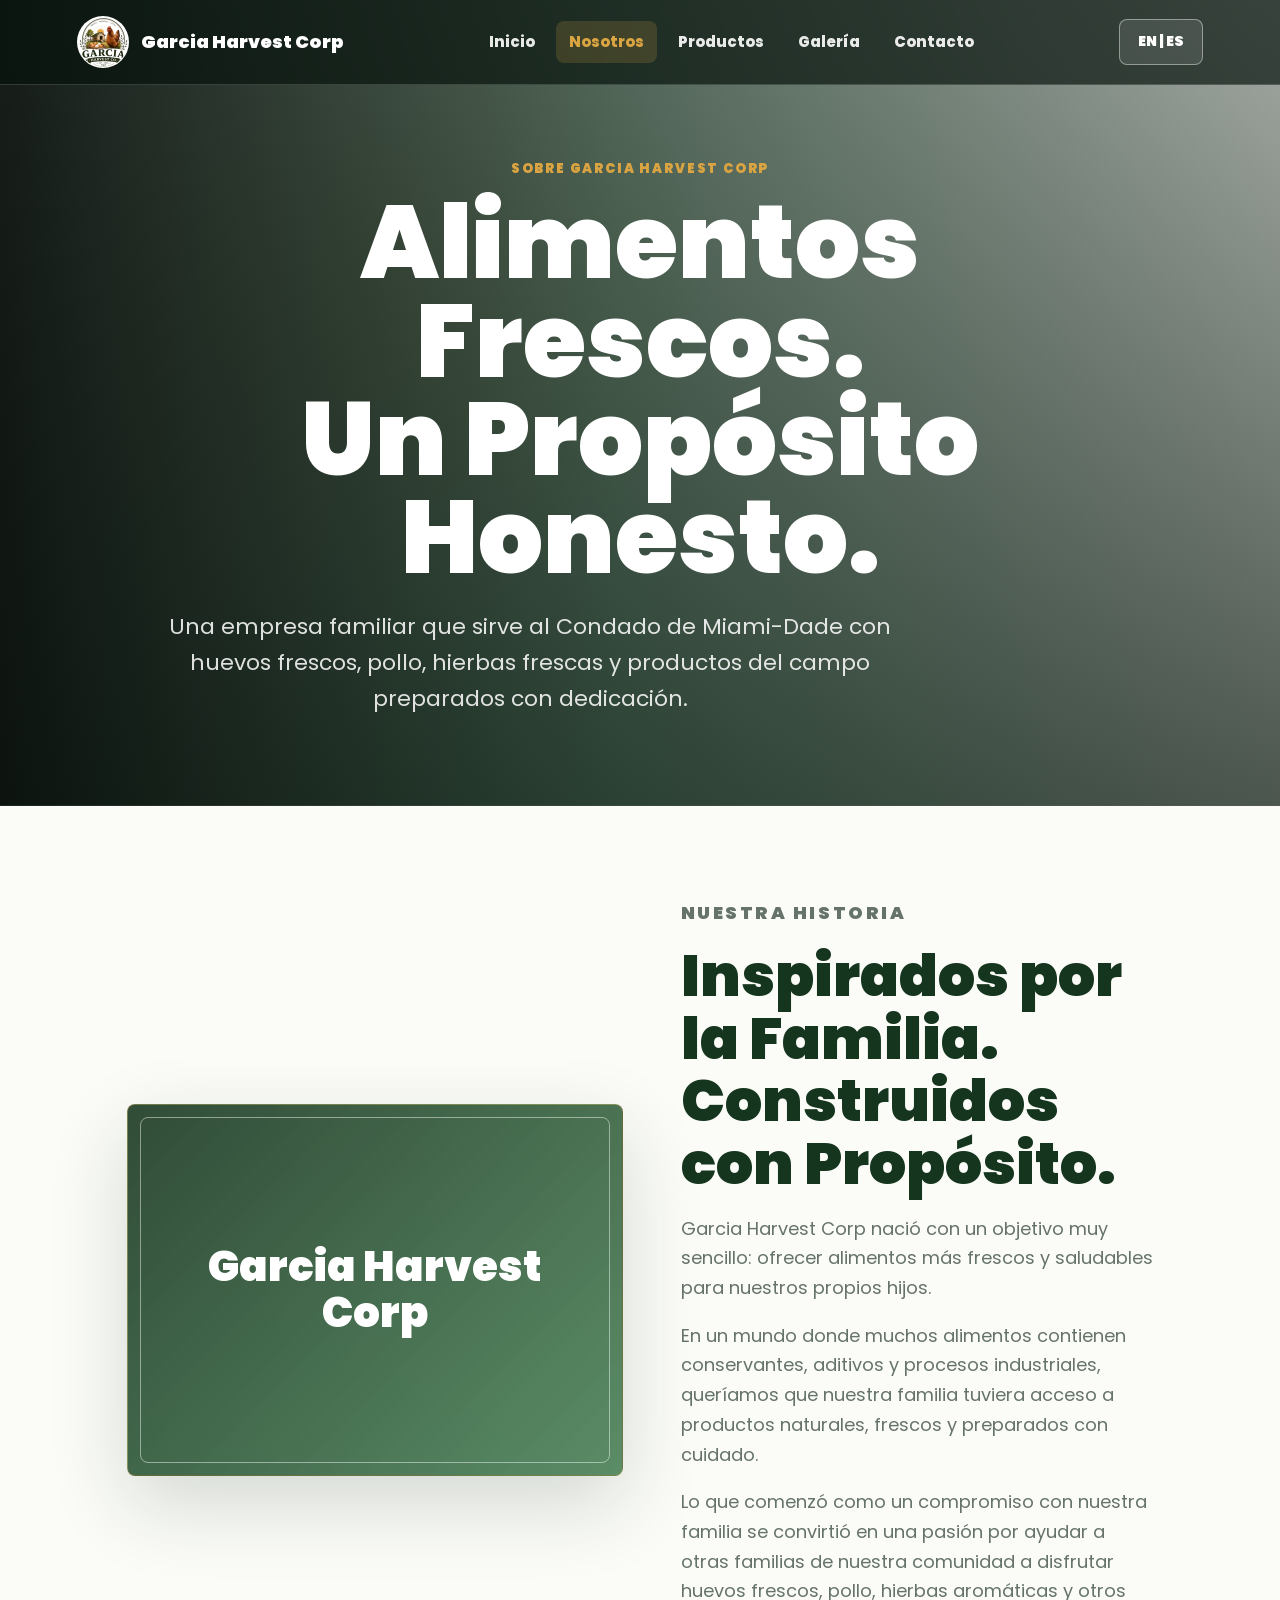
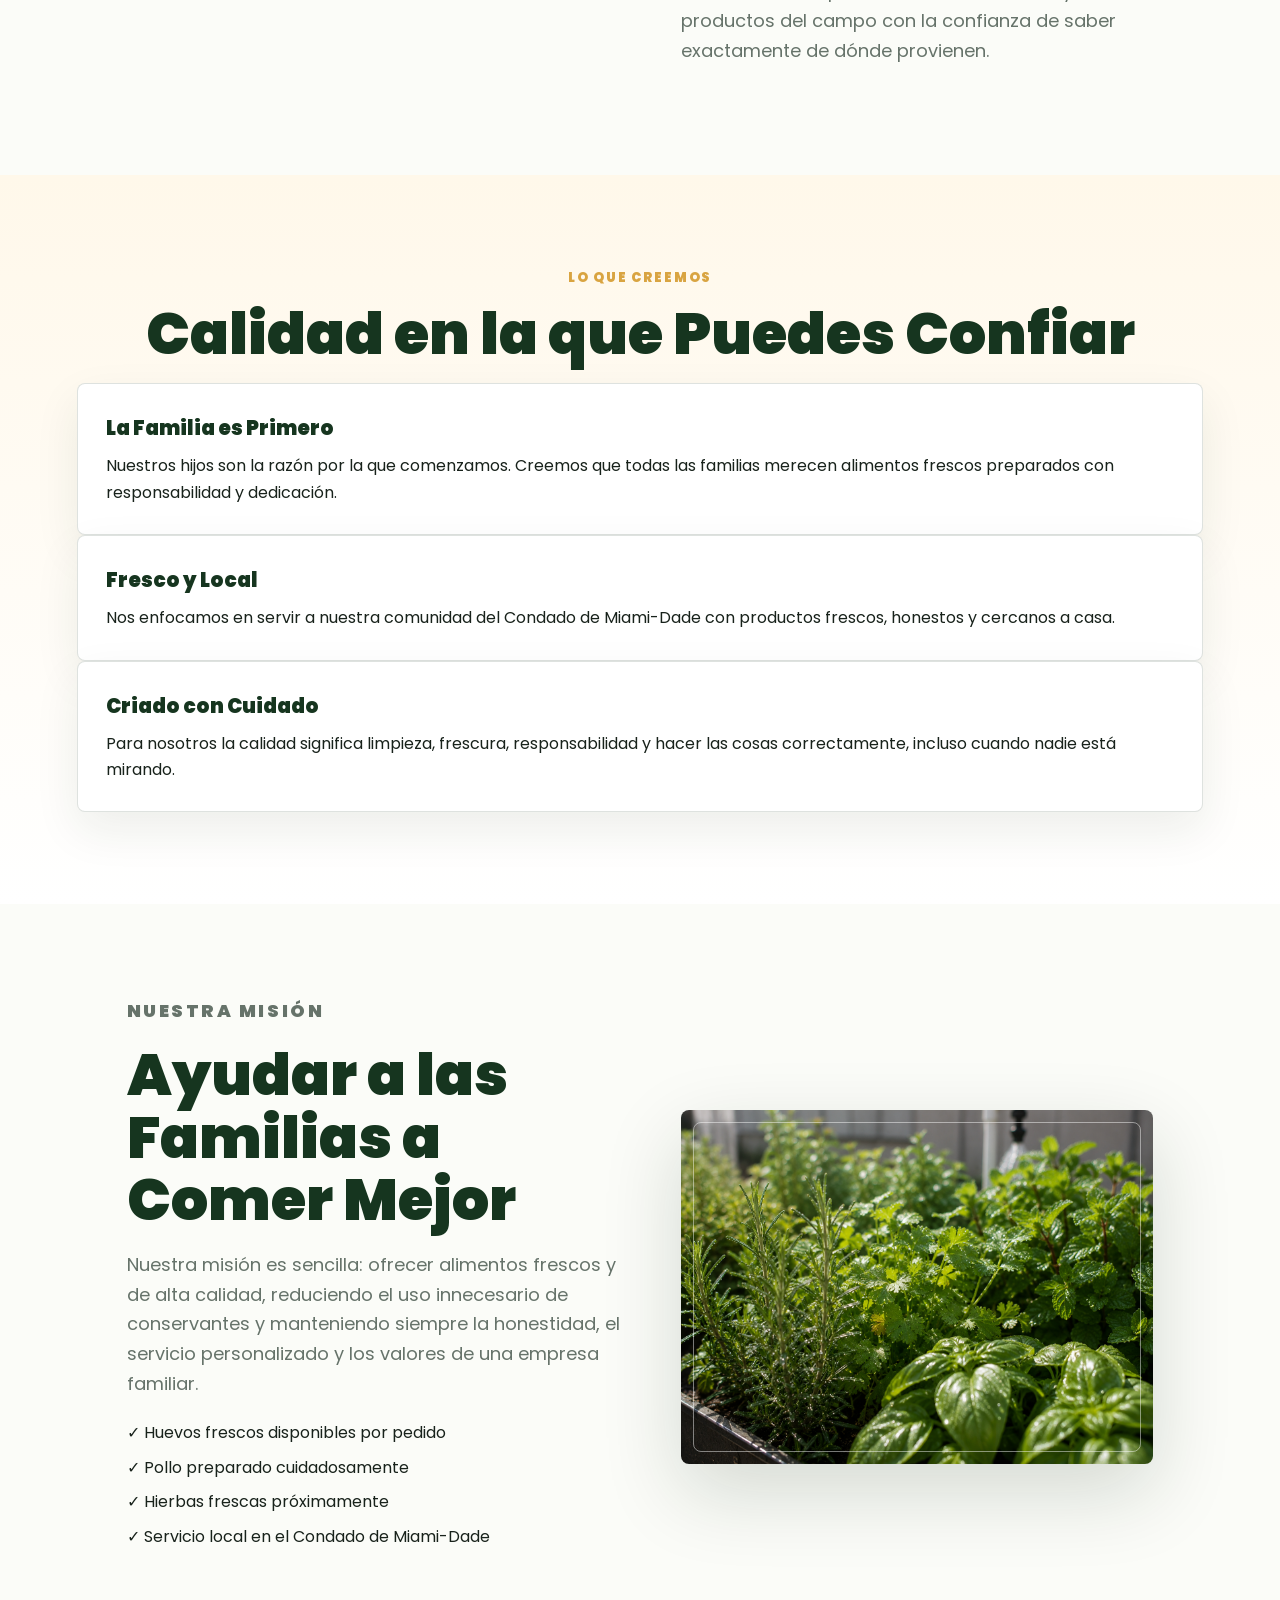
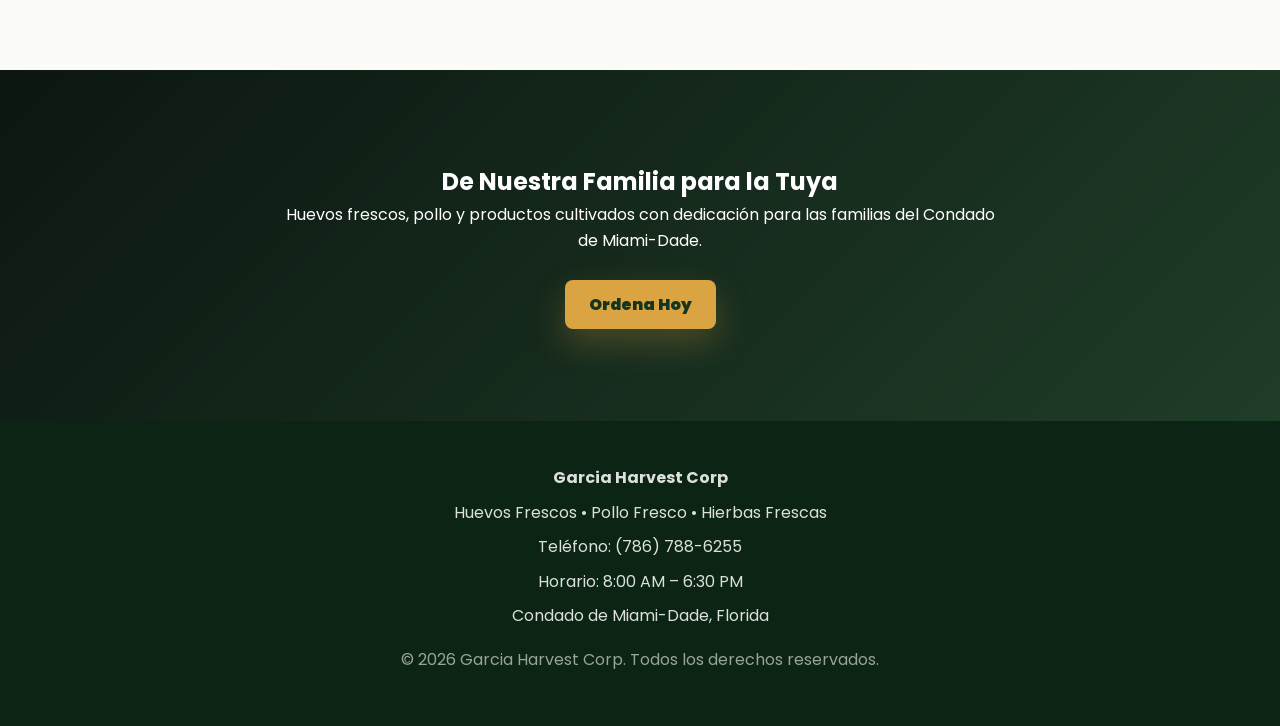
==== about-es.html @ cef9e133 "Add Garcia Harvest Corp website" ====
<!DOCTYPE html>
<html lang="es">
<head>
  <meta charset="UTF-8" />
  <meta name="viewport" content="width=device-width, initial-scale=1.0" />

  <title>Nosotros | Garcia Harvest Corp</title>

  <meta name="description" content="Conoce la historia de Garcia Harvest Corp, una empresa familiar que ofrece huevos frescos, pollo y hierbas frescas para las familias del Condado de Miami-Dade." />

  <link rel="preconnect" href="https://fonts.googleapis.com">
  <link rel="preconnect" href="https://fonts.gstatic.com" crossorigin>

  <link href="https://fonts.googleapis.com/css2?family=Poppins:wght@400;500;600;700;800;900&display=swap" rel="stylesheet">

  <link rel="stylesheet" href="css/style.css?v=6" />
</head>

<body>

<header class="site-header">

    <a href="index-es.html" class="brand">
        <img src="images/logo/Logo.jpg" alt="Logo Garcia Harvest Corp">
        <span>Garcia Harvest Corp</span>
    </a>

    <nav class="main-nav">
        <a href="index-es.html">Inicio</a>
        <a href="about-es.html" class="active">Nosotros</a>
        <a href="products-es.html">Productos</a>
        <a href="gallery-es.html">Galería</a>
        <a href="contact-es.html">Contacto</a>
    </nav>

    <a href="about.html" class="lang-btn">EN | ES</a>

</header>

<main>

<section class="about-hero">

    <div class="about-hero-content">

        <p class="eyebrow">SOBRE GARCIA HARVEST CORP</p>

        <h1>
            Alimentos Frescos.<br>
            Un Propósito Honesto.
        </h1>

        <p>
            Una empresa familiar que sirve al Condado de Miami-Dade con huevos frescos,
            pollo, hierbas frescas y productos del campo preparados con dedicación.
        </p>

    </div>

</section>

<section class="about-story">

    <div class="about-story-image">
        <img src="images/gallery/hero.PNG" alt="Garcia Harvest Corp">
    </div>

    <div class="about-story-text">

        <p class="eyebrow">NUESTRA HISTORIA</p>

        <h2>
            Inspirados por la Familia.<br>
            Construidos con Propósito.
        </h2>

        <p>
            Garcia Harvest Corp nació con un objetivo muy sencillo:
            ofrecer alimentos más frescos y saludables para nuestros propios hijos.
        </p>

        <p>
            En un mundo donde muchos alimentos contienen conservantes,
            aditivos y procesos industriales, queríamos que nuestra familia
            tuviera acceso a productos naturales, frescos y preparados con cuidado.
        </p>

        <p>
            Lo que comenzó como un compromiso con nuestra familia se convirtió
            en una pasión por ayudar a otras familias de nuestra comunidad a
            disfrutar huevos frescos, pollo, hierbas aromáticas y otros productos
            del campo con la confianza de saber exactamente de dónde provienen.
        </p>

    </div>

</section>

<section class="about-values">

    <div class="section-title">

        <p>LO QUE CREEMOS</p>

        <h2>Calidad en la que Puedes Confiar</h2>

    </div>

    <div class="values-grid">

        <div class="value-card">

            <h3>La Familia es Primero</h3>

            <p>
                Nuestros hijos son la razón por la que comenzamos.
                Creemos que todas las familias merecen alimentos frescos
                preparados con responsabilidad y dedicación.
            </p>

        </div>

        <div class="value-card">

            <h3>Fresco y Local</h3>

            <p>
                Nos enfocamos en servir a nuestra comunidad del Condado de Miami-Dade
                con productos frescos, honestos y cercanos a casa.
            </p>

        </div>

        <div class="value-card">

            <h3>Criado con Cuidado</h3>

            <p>
                Para nosotros la calidad significa limpieza,
                frescura, responsabilidad y hacer las cosas correctamente,
                incluso cuando nadie está mirando.
            </p>

        </div>

    </div>

</section>

<section class="about-mission">

    <div class="mission-text">

        <p class="eyebrow">NUESTRA MISIÓN</p>

        <h2>Ayudar a las Familias a Comer Mejor</h2>

        <p>

            Nuestra misión es sencilla:

            ofrecer alimentos frescos y de alta calidad,
            reduciendo el uso innecesario de conservantes y manteniendo
            siempre la honestidad, el servicio personalizado
            y los valores de una empresa familiar.

        </p>

        <ul>

            <li>✓ Huevos frescos disponibles por pedido</li>

            <li>✓ Pollo preparado cuidadosamente</li>

            <li>✓ Hierbas frescas próximamente</li>

            <li>✓ Servicio local en el Condado de Miami-Dade</li>

        </ul>

    </div>

    <div class="mission-image">

        <img src="images/herbs/fresh herbs.png"
             alt="Hierbas cultivadas en Garcia Harvest Corp">

    </div>

</section>

<section class="about-cta">

    <h2>De Nuestra Familia para la Tuya</h2>

    <p>

        Huevos frescos, pollo y productos cultivados con dedicación
        para las familias del Condado de Miami-Dade.

    </p>

    <a href="tel:7867886255" class="btn primary">

        Ordena Hoy

    </a>

</section>

</main>

<footer>

    <p><strong>Garcia Harvest Corp</strong></p>

    <p>Huevos Frescos • Pollo Fresco • Hierbas Frescas</p>

    <p>Teléfono: (786) 788-6255</p>

    <p>Horario: 8:00 AM – 6:30 PM</p>

    <p>Condado de Miami-Dade, Florida</p>

    <p class="copyright">

        © 2026 Garcia Harvest Corp. Todos los derechos reservados.

    </p>

</footer>

<script src="js/script.js?v=6"></script>

</body>
</html>
---- css/style.css ----
:root {
  --forest: #16351f;
  --leaf: #2f6f42;
  --moss: #8aa36f;
  --sage: #e7efe2;
  --gold: #d9a441;
  --cream: #fff8ea;
  --paper: #fbfcf8;
  --charcoal: #07120c;
  --ink: #18221b;
  --muted: #66736a;
  --white: #ffffff;
  --line: rgba(22, 53, 31, 0.14);
  --shadow: 0 28px 80px rgba(11, 36, 19, 0.16);
  --sharp-shadow: 0 18px 50px rgba(7, 18, 12, 0.18);
}

* {
  box-sizing: border-box;
  margin: 0;
  padding: 0;
}

html {
  scroll-behavior: smooth;
}

body {
  background: var(--paper);
  color: var(--ink);
  font-family: "Poppins", Arial, sans-serif;
  line-height: 1.65;
  text-rendering: optimizeLegibility;
}

img {
  display: block;
  max-width: 100%;
}

a {
  color: inherit;
}

.site-header {
  align-items: center;
  backdrop-filter: blur(20px);
  background: rgba(7, 18, 12, 0.68);
  border-bottom: 1px solid rgba(255, 255, 255, 0.16);
  display: flex;
  gap: 24px;
  justify-content: space-between;
  left: 0;
  padding: 16px 6%;
  position: fixed;
  top: 0;
  transition: background 0.3s ease, box-shadow 0.3s ease, padding 0.3s ease, border-color 0.3s ease;
  width: 100%;
  z-index: 20;
}

.nav-toggle {
  align-items: center;
  background: rgba(255, 255, 255, 0.1);
  border: 1px solid rgba(255, 255, 255, 0.42);
  border-radius: 999px;
  color: var(--white);
  cursor: pointer;
  display: none;
  font: inherit;
  font-weight: 900;
  gap: 8px;
  padding: 10px 14px;
}

.nav-toggle-icon,
.nav-toggle-icon::before,
.nav-toggle-icon::after {
  background: currentColor;
  border-radius: 999px;
  content: "";
  display: block;
  height: 2px;
  transition: transform 0.2s ease, opacity 0.2s ease;
  width: 18px;
}

.nav-toggle-icon::before {
  transform: translateY(-6px);
}

.nav-toggle-icon::after {
  transform: translateY(4px);
}

.site-header.nav-open .nav-toggle-icon {
  background: transparent;
}

.site-header.nav-open .nav-toggle-icon::before {
  background: currentColor;
  transform: translateY(2px) rotate(45deg);
}

.site-header.nav-open .nav-toggle-icon::after {
  background: currentColor;
  transform: rotate(-45deg);
}

.site-header.scrolled {
  background: rgba(7, 18, 12, 0.94);
  border-color: rgba(217, 164, 65, 0.22);
  box-shadow: 0 20px 54px rgba(0, 0, 0, 0.3);
  padding-block: 10px;
}

.brand {
  align-items: center;
  color: var(--white);
  display: flex;
  font-size: 18px;
  font-weight: 900;
  gap: 12px;
  text-decoration: none;
  white-space: nowrap;
}

.brand img {
  background: var(--white);
  border: 1px solid rgba(255, 255, 255, 0.72);
  border-radius: 50%;
  height: 52px;
  object-fit: cover;
  width: 52px;
}

.brand.logo-missing img {
  display: none;
}

.brand.logo-missing::before {
  align-items: center;
  background: var(--gold);
  border-radius: 50%;
  color: var(--forest);
  content: "GH";
  display: inline-flex;
  font-size: 16px;
  font-weight: 900;
  height: 52px;
  justify-content: center;
  width: 52px;
}

.main-nav {
  align-items: center;
  display: flex;
  flex-wrap: wrap;
  gap: 8px;
  justify-content: center;
}

.main-nav a {
  border-radius: 8px;
  color: rgba(255, 255, 255, 0.9);
  font-size: 15px;
  font-weight: 800;
  padding: 9px 13px;
  text-decoration: none;
  transition: background 0.2s ease, color 0.2s ease;
}

.main-nav a:hover,
.main-nav a.active {
  background: rgba(217, 164, 65, 0.18);
  color: var(--gold);
}

.lang-btn {
  background: rgba(255, 255, 255, 0.11);
  border: 1px solid rgba(255, 255, 255, 0.42);
  border-radius: 8px;
  color: var(--white);
  cursor: pointer;
  font: inherit;
  font-size: 14px;
  font-weight: 900;
  padding: 10px 18px;
  text-decoration: none;
  white-space: nowrap;
}

.hero,
.page-hero,
.about-hero {
  align-items: center;
  color: var(--white);
  display: flex;
  min-height: 82vh;
  padding: 158px 6% 88px;
  position: relative;
}

.hero {
  min-height: 96vh;
}

.hero::before,
.page-hero::before,
.about-hero::before {
  background:
    linear-gradient(180deg, rgba(7, 18, 12, 0.18), rgba(7, 18, 12, 0.64)),
    radial-gradient(circle at 28% 38%, rgba(217, 164, 65, 0.18), transparent 34%);
  content: "";
  inset: 0;
  position: absolute;
  z-index: -1;
}

.hero,
.page-hero,
.about-hero {
  background: linear-gradient(135deg, var(--forest), var(--leaf));
  background-image: linear-gradient(90deg, rgba(3, 10, 6, 0.9), rgba(10, 42, 22, 0.62) 48%, rgba(8, 28, 16, 0.22)), url("../images/gallery/hero.PNG");
  background-position: center;
  background-size: cover;
}

.products-hero {
  background-image: linear-gradient(90deg, rgba(3, 10, 6, 0.9), rgba(10, 42, 22, 0.62) 48%, rgba(8, 28, 16, 0.22)), url("../images/eggs/Freshly Collected Eggs.png");
}

.gallery-hero {
  background-image: linear-gradient(90deg, rgba(3, 10, 6, 0.9), rgba(10, 42, 22, 0.58) 48%, rgba(8, 28, 16, 0.2)), url("../images/farm/backyard.PNG");
}

.contact-hero {
  background-image: linear-gradient(90deg, rgba(3, 10, 6, 0.9), rgba(10, 42, 22, 0.62) 48%, rgba(8, 28, 16, 0.22)), url("../images/herbs/fresh herbs.png");
}

.hero-content,
.page-hero-content,
.about-hero-content {
  max-width: 980px;
}

.page-hero-content,
.about-hero-content {
  margin-inline: auto;
  text-align: center;
}

.eyebrow,
.section-title p,
.section-header p {
  color: var(--gold);
  font-size: 13px;
  font-weight: 900;
  letter-spacing: 0.14em;
  margin-bottom: 14px;
  text-transform: uppercase;
}

.hero h1,
.page-hero h1,
.about-hero h1 {
  font-size: clamp(50px, 8vw, 112px);
  font-weight: 900;
  letter-spacing: 0;
  line-height: 0.96;
  margin-bottom: 22px;
}

.hero-description,
.page-hero-content > p:last-of-type,
.about-hero-content > p:last-of-type {
  font-size: clamp(18px, 2vw, 22px);
  color: rgba(255, 255, 255, 0.86);
  max-width: 760px;
}

.hero-buttons,
.hero-badges {
  display: flex;
  flex-wrap: wrap;
  gap: 14px;
  margin-top: 28px;
}

.hero-badges span {
  background: rgba(255, 255, 255, 0.1);
  border: 1px solid rgba(255, 255, 255, 0.2);
  border-radius: 8px;
  font-size: 14px;
  font-weight: 800;
  padding: 9px 14px;
}

.hero-command {
  backdrop-filter: blur(18px);
  background: rgba(255, 255, 255, 0.1);
  border: 1px solid rgba(255, 255, 255, 0.2);
  border-radius: 8px;
  box-shadow: 0 22px 60px rgba(0, 0, 0, 0.2);
  display: grid;
  grid-template-columns: repeat(3, 1fr);
  margin-top: 30px;
  max-width: 900px;
  overflow: hidden;
}

.hero-command div {
  border-right: 1px solid rgba(255, 255, 255, 0.16);
  padding: 20px 22px;
}

.hero-command div:last-child {
  border-right: 0;
}

.hero-command span {
  color: var(--gold);
  display: block;
  font-size: 11px;
  font-weight: 900;
  letter-spacing: 0.12em;
  margin-bottom: 7px;
  text-transform: uppercase;
}

.hero-command strong {
  color: var(--white);
  display: block;
  font-size: 17px;
  line-height: 1.25;
}

.decor-line {
  background: var(--gold);
  height: 3px;
  margin: 18px auto 0;
  width: 72px;
}

.btn {
  border-radius: 8px;
  display: inline-flex;
  font-weight: 900;
  justify-content: center;
  line-height: 1.2;
  padding: 15px 24px;
  text-align: center;
  text-decoration: none;
  transition: transform 0.2s ease, box-shadow 0.2s ease;
}

.btn:hover {
  box-shadow: 0 14px 32px rgba(0, 0, 0, 0.18);
  transform: translateY(-2px);
}

.btn.primary {
  background: var(--gold);
  color: var(--forest);
  box-shadow: 0 14px 34px rgba(217, 164, 65, 0.26);
}

.btn.secondary {
  background: var(--white);
  color: var(--forest);
}

section:not(.hero):not(.page-hero):not(.about-hero) {
  padding: 92px 6%;
}

.trust-strip {
  background: var(--white);
  border-bottom: 1px solid var(--line);
  display: grid;
  gap: 18px;
  grid-template-columns: repeat(4, 1fr);
  padding-block: 34px;
  text-align: center;
}

.trust-item span {
  color: var(--charcoal);
  display: block;
  font-size: 26px;
  font-weight: 900;
}

.trust-item p {
  color: var(--muted);
  font-weight: 700;
}

.section-header,
.section-title,
.why-order,
.how-it-works,
.faq-section,
.contact-products,
.available-products {
  text-align: center;
}

.section-header h2,
.section-title h2,
.why-order h2,
.how-it-works h2,
.faq-section h2,
.final-cta h2,
.about-story-text h2,
.mission-text h2,
.featured-text h2,
.contact-info h2,
.order-box h2,
.contact-order-box h2,
.contact-products h2,
.available-products h2 {
  color: var(--forest);
  font-size: clamp(34px, 4.8vw, 58px);
  font-weight: 900;
  line-height: 1.08;
  margin-bottom: 18px;
}

.corporate-standard {
  background:
    linear-gradient(135deg, rgba(7, 18, 12, 0.98), rgba(22, 53, 31, 0.94)),
    url("../images/farm/grapes washed.PNG");
  background-position: center;
  background-size: cover;
  color: var(--white);
  display: grid;
  gap: 48px;
  grid-template-columns: 0.78fr 1.22fr;
}

.corporate-standard h2,
.executive-proof h2 {
  font-size: clamp(34px, 4.8vw, 62px);
  font-weight: 900;
  line-height: 1.04;
}

.corporate-standard h2 {
  color: var(--white);
}

.corporate-standard .eyebrow,
.executive-proof .eyebrow {
  color: var(--gold);
}

.corporate-standard-grid {
  display: grid;
  gap: 16px;
  grid-template-columns: repeat(3, 1fr);
}

.corporate-standard-grid article {
  backdrop-filter: blur(18px);
  background: rgba(255, 255, 255, 0.1);
  border: 1px solid rgba(255, 255, 255, 0.18);
  border-radius: 8px;
  min-height: 240px;
  padding: 26px;
}

.corporate-standard-grid span {
  color: var(--gold);
  display: block;
  font-size: 13px;
  font-weight: 900;
  margin-bottom: 46px;
}

.corporate-standard-grid h3 {
  color: var(--white);
  font-size: 22px;
  font-weight: 900;
  line-height: 1.12;
  margin-bottom: 12px;
}

.corporate-standard-grid p {
  color: rgba(255, 255, 255, 0.74);
}

.why-section,
.about-values,
.why-order,
.faq-section,
.available-products {
  background: linear-gradient(180deg, var(--cream), var(--white));
}

.why-grid,
.value-grid,
.steps-grid,
.contact-product-grid,
.contact-details,
.contact-cards,
.gallery-grid {
  display: grid;
  gap: 22px;
  margin-inline: auto;
  max-width: 1180px;
}

.why-grid,
.steps-grid {
  grid-template-columns: repeat(4, 1fr);
  margin-top: 36px;
}

.value-grid,
.contact-product-grid,
.contact-details,
.contact-cards {
  grid-template-columns: repeat(3, 1fr);
  margin-top: 34px;
}

.why-card,
.value-card,
.step-card,
.contact-card,
.contact-product-card,
.gallery-card {
  background: var(--white);
  border: 1px solid var(--line);
  border-radius: 8px;
  box-shadow: 0 18px 46px rgba(22, 53, 31, 0.08);
  padding: 28px;
}

.why-icon,
.step-card span,
.order-step span {
  align-items: center;
  background: var(--sage);
  border-radius: 50%;
  color: var(--forest);
  display: inline-flex;
  font-size: 24px;
  font-weight: 900;
  height: 58px;
  justify-content: center;
  margin-bottom: 16px;
  width: 58px;
}

.why-card h3,
.value-card h3,
.step-card h3,
.contact-card h3,
.contact-product-card h3,
.gallery-card h3,
.order-step h3 {
  color: var(--forest);
  font-size: 20px;
  font-weight: 900;
  margin-bottom: 8px;
}

.products-showcase,
.gallery-section {
  background: var(--white);
}

.order-preview {
  align-items: center;
  background: linear-gradient(180deg, #f6f8f1, var(--white));
  display: grid;
  gap: 46px;
  grid-template-columns: 0.82fr 1.18fr;
}

.order-preview-copy {
  max-width: 560px;
}

.order-preview-copy h2,
.availability-band h2,
.testimonial-section h2 {
  color: var(--forest);
  font-size: clamp(34px, 4.8vw, 58px);
  font-weight: 900;
  line-height: 1.08;
  margin-bottom: 18px;
}

.order-preview-copy p,
.availability-band p,
.premium-step p,
.testimonial-grid p {
  color: var(--muted);
  font-size: 17px;
}

.order-preview-steps {
  display: grid;
  gap: 18px;
}

.premium-step {
  background: var(--white);
  border: 1px solid var(--line);
  border-radius: 8px;
  box-shadow: var(--sharp-shadow);
  display: grid;
  gap: 8px 18px;
  grid-template-columns: auto 1fr;
  padding: 24px;
}

.premium-step span {
  align-items: center;
  background: var(--forest);
  border-radius: 50%;
  color: var(--gold);
  display: inline-flex;
  font-weight: 900;
  grid-row: span 2;
  height: 54px;
  justify-content: center;
  width: 54px;
}

.premium-step h3 {
  color: var(--forest);
  font-size: 22px;
  font-weight: 900;
}

.availability-band {
  background:
    linear-gradient(135deg, rgba(7, 18, 12, 0.98), rgba(22, 53, 31, 0.96)),
    url("../images/poultry/laying hens.PNG");
  background-position: center;
  background-size: cover;
  color: var(--white);
  display: grid;
  gap: 36px;
  grid-template-columns: 0.75fr 1.25fr;
}

.availability-band h2,
.availability-band .eyebrow {
  color: var(--white);
}

.availability-band .eyebrow {
  color: var(--gold);
}

.availability-band p {
  color: rgba(255, 255, 255, 0.78);
}

.availability-list {
  display: grid;
  gap: 16px;
  grid-template-columns: repeat(3, 1fr);
}

.availability-list article {
  background: rgba(255, 255, 255, 0.08);
  border: 1px solid rgba(255, 255, 255, 0.16);
  border-radius: 8px;
  padding: 24px;
}

.executive-proof {
  align-items: center;
  background: var(--white);
  display: grid;
  gap: 54px;
  grid-template-columns: 0.92fr 1.08fr;
}

.executive-proof-copy {
  max-width: 620px;
}

.executive-proof-copy p {
  color: var(--muted);
  font-size: 18px;
  margin-top: 18px;
}

.executive-proof-list {
  background: var(--charcoal);
  border-radius: 8px;
  box-shadow: var(--shadow);
  color: var(--white);
  display: grid;
  gap: 0;
  overflow: hidden;
}

.executive-proof-list div {
  align-items: center;
  border-bottom: 1px solid rgba(255, 255, 255, 0.12);
  display: grid;
  gap: 16px;
  grid-template-columns: auto 1fr;
  padding: 22px 26px;
}

.executive-proof-list div:last-child {
  border-bottom: 0;
}

.executive-proof-list span {
  background: var(--gold);
  border-radius: 50%;
  height: 10px;
  width: 10px;
}

.executive-proof-list strong {
  color: var(--white);
  font-size: 18px;
}

.availability-list span {
  color: var(--gold);
  display: block;
  font-size: 12px;
  font-weight: 900;
  letter-spacing: 0.12em;
  margin-bottom: 12px;
  text-transform: uppercase;
}

.availability-list h3 {
  color: var(--white);
  font-size: 22px;
  font-weight: 900;
  margin-bottom: 10px;
}

.testimonial-section {
  background: linear-gradient(180deg, var(--white), var(--cream));
}

.testimonial-grid {
  display: grid;
  gap: 22px;
  grid-template-columns: repeat(2, 1fr);
  margin-inline: auto;
  max-width: 980px;
}

.testimonial-grid blockquote {
  background: var(--white);
  border: 1px solid var(--line);
  border-radius: 8px;
  box-shadow: 0 18px 44px rgba(22, 53, 31, 0.09);
  padding: 30px;
}

.testimonial-grid p {
  color: var(--ink);
  font-size: 19px;
  font-weight: 700;
  margin-bottom: 18px;
}

.testimonial-grid cite {
  color: var(--muted);
  font-style: normal;
  font-weight: 800;
}

.product-feature,
.about-story,
.about-mission,
.featured-gallery,
.contact-section,
.contact-main {
  align-items: center;
  display: grid;
  gap: 58px;
  grid-template-columns: 1.05fr 1fr;
  margin-inline: auto;
  max-width: 1180px;
}

.product-feature + .product-feature {
  margin-top: 88px;
}

.product-feature.reverse .product-image {
  order: 2;
}

.product-feature.reverse .product-info {
  order: 1;
}

.product-image img,
.about-story-image img,
.mission-image img,
.featured-image img,
.gallery-card img {
  aspect-ratio: 4 / 3;
  border-radius: 8px;
  box-shadow: var(--shadow);
  height: 100%;
  object-fit: cover;
  width: 100%;
}

.product-image::after,
.about-story-image::after,
.mission-image::after,
.featured-image::after {
  border: 1px solid rgba(255, 255, 255, 0.46);
  border-radius: 8px;
  content: "";
  inset: 12px;
  pointer-events: none;
  position: absolute;
}

.product-image,
.about-story-image,
.mission-image,
.featured-image,
.gallery-card {
  position: relative;
}

.product-image.is-missing,
.about-story-image.is-missing,
.mission-image.is-missing,
.featured-image.is-missing,
.gallery-card.is-missing {
  align-items: center;
  aspect-ratio: 4 / 3;
  background:
    linear-gradient(135deg, rgba(22, 53, 31, 0.88), rgba(47, 111, 66, 0.78)),
    linear-gradient(45deg, var(--sage), var(--cream));
  border: 1px solid rgba(217, 164, 65, 0.3);
  border-radius: 8px;
  box-shadow: var(--shadow);
  color: var(--white);
  display: flex;
  justify-content: center;
  overflow: hidden;
  padding: 28px;
  text-align: center;
}

.product-image.is-missing img,
.about-story-image.is-missing img,
.mission-image.is-missing img,
.featured-image.is-missing img,
.gallery-card.is-missing img {
  display: none;
}

.product-image.is-missing::before,
.about-story-image.is-missing::before,
.mission-image.is-missing::before,
.featured-image.is-missing::before,
.gallery-card.is-missing::before {
  content: "Garcia Harvest Corp";
  font-size: clamp(24px, 4vw, 42px);
  font-weight: 900;
  line-height: 1.1;
  max-width: 360px;
}

.gallery-card {
  padding: 12px;
}

.gallery-card h3 {
  padding: 14px 10px 8px;
}

.product-tag {
  background: var(--sage);
  border-radius: 999px;
  color: var(--forest);
  display: inline-block;
  font-size: 13px;
  font-weight: 900;
  margin-bottom: 18px;
  padding: 8px 15px;
}

.product-info h2,
.product-info h3 {
  color: var(--forest);
  font-size: clamp(32px, 4vw, 48px);
  font-weight: 900;
  line-height: 1.1;
  margin-bottom: 16px;
}

.product-info p,
.about-story-text p,
.mission-text p,
.featured-text p,
.contact-info p {
  color: var(--muted);
  font-size: 18px;
  margin-bottom: 18px;
}

.product-info ul,
.mission-text ul {
  display: grid;
  gap: 8px;
  list-style: none;
  margin: 22px 0 28px;
}

.gallery-category {
  color: var(--forest);
  font-size: 28px;
  font-weight: 900;
  margin: 56px auto 24px;
  max-width: 1180px;
}

.gallery-grid {
  grid-template-columns: repeat(3, 1fr);
}

.faq-list {
  display: grid;
  gap: 12px;
  margin: 34px auto 0;
  max-width: 850px;
  text-align: left;
}

details {
  background: var(--white);
  border: 1px solid var(--line);
  border-radius: 8px;
  padding: 18px 22px;
}

summary {
  color: var(--forest);
  cursor: pointer;
  font-weight: 900;
}

details p {
  color: var(--muted);
  margin-top: 10px;
}

.order-box,
.contact-order-box {
  background:
    linear-gradient(150deg, rgba(7, 18, 12, 0.98), rgba(22, 53, 31, 0.96));
  border-radius: 8px;
  box-shadow: var(--shadow);
  color: var(--white);
  padding: 34px;
}

.order-box h2,
.contact-order-box h2,
.order-step h3 {
  color: var(--white);
}

.order-step {
  display: grid;
  gap: 16px;
  grid-template-columns: auto 1fr;
  margin: 24px 0;
}

.order-step span {
  background: rgba(255, 255, 255, 0.12);
  color: var(--gold);
}

.final-cta,
.about-cta {
  background:
    linear-gradient(135deg, rgba(7, 18, 12, 0.98), rgba(22, 53, 31, 0.96)),
    url("../images/gallery/Selling .PNG");
  background-position: center;
  background-size: cover;
  color: var(--white);
  text-align: center;
}

.final-cta h2,
.about-cta h2,
.final-cta p,
.about-cta p {
  color: var(--white);
}

.final-cta p,
.about-cta p {
  margin: 0 auto 26px;
  max-width: 720px;
}

footer {
  background: #0b2413;
  color: rgba(255, 255, 255, 0.86);
  padding: 44px 6%;
  text-align: center;
}

footer p {
  margin-bottom: 8px;
}

.copyright {
  color: rgba(255, 255, 255, 0.58);
  margin-top: 18px;
}

@media (max-width: 980px) {
  .site-header {
    align-items: center;
    display: grid;
    gap: 12px;
    grid-template-columns: 1fr auto auto;
    position: fixed;
  }

  .nav-toggle {
    display: inline-flex;
  }

  .main-nav {
    background: rgba(13, 39, 22, 0.98);
    border: 1px solid rgba(255, 255, 255, 0.14);
    border-radius: 8px;
    box-shadow: 0 20px 42px rgba(0, 0, 0, 0.24);
    display: none;
    grid-column: 1 / -1;
    left: 6%;
    padding: 12px;
    position: absolute;
    right: 6%;
    top: calc(100% + 10px);
  }

  .site-header.nav-open .main-nav {
    display: grid;
    grid-template-columns: repeat(5, 1fr);
  }

  .main-nav a {
    text-align: center;
  }

  .hero,
  .page-hero,
  .about-hero {
    padding-top: 170px;
    text-align: center;
  }

  .hero-buttons,
  .hero-badges {
    justify-content: center;
  }

  .hero-command {
    margin-inline: auto;
  }

  .trust-strip,
  .why-grid,
  .value-grid,
  .steps-grid,
  .contact-product-grid,
  .contact-details,
  .contact-cards,
  .gallery-grid,
  .product-feature,
  .about-story,
  .about-mission,
  .featured-gallery,
  .contact-section,
  .contact-main {
    grid-template-columns: 1fr 1fr;
  }

  .product-feature,
  .about-story,
  .about-mission,
  .featured-gallery,
  .contact-section,
  .contact-main,
  .order-preview,
  .availability-band,
  .corporate-standard,
  .executive-proof {
    grid-template-columns: 1fr;
  }

  .availability-list,
  .testimonial-grid,
  .corporate-standard-grid {
    grid-template-columns: 1fr;
  }

  .product-feature.reverse .product-image,
  .product-feature.reverse .product-info {
    order: unset;
  }
}

@media (max-width: 640px) {
  .site-header {
    gap: 10px;
    grid-template-columns: 1fr auto auto;
  }

  .brand span {
    display: none;
  }

  .brand img,
  .brand.logo-missing::before {
    height: 46px;
    width: 46px;
  }

  .nav-toggle {
    padding: 10px 12px;
  }

  .lang-btn {
    font-size: 13px;
    grid-column: auto;
    justify-self: end;
    padding: 10px 12px;
  }

  .site-header.nav-open .main-nav {
    grid-template-columns: 1fr;
  }

  .main-nav a {
    font-size: 13px;
    padding: 7px 9px;
  }

  section:not(.hero):not(.page-hero):not(.about-hero) {
    padding: 70px 5%;
  }

  .trust-strip,
  .why-grid,
  .value-grid,
  .steps-grid,
  .contact-product-grid,
  .contact-details,
  .contact-cards,
  .gallery-grid {
    grid-template-columns: 1fr;
  }

  .hero h1,
  .page-hero h1,
  .about-hero h1 {
    font-size: 42px;
    line-height: 1.03;
  }

  .hero-command {
    grid-template-columns: 1fr;
  }

  .hero-command div {
    border-bottom: 1px solid rgba(255, 255, 255, 0.16);
    border-right: 0;
  }

  .hero-command div:last-child {
    border-bottom: 0;
  }

  .corporate-standard-grid article {
    min-height: auto;
  }

  .corporate-standard-grid span {
    margin-bottom: 28px;
  }

  .premium-step {
    grid-template-columns: 1fr;
  }

  .premium-step span {
    grid-row: auto;
  }
}
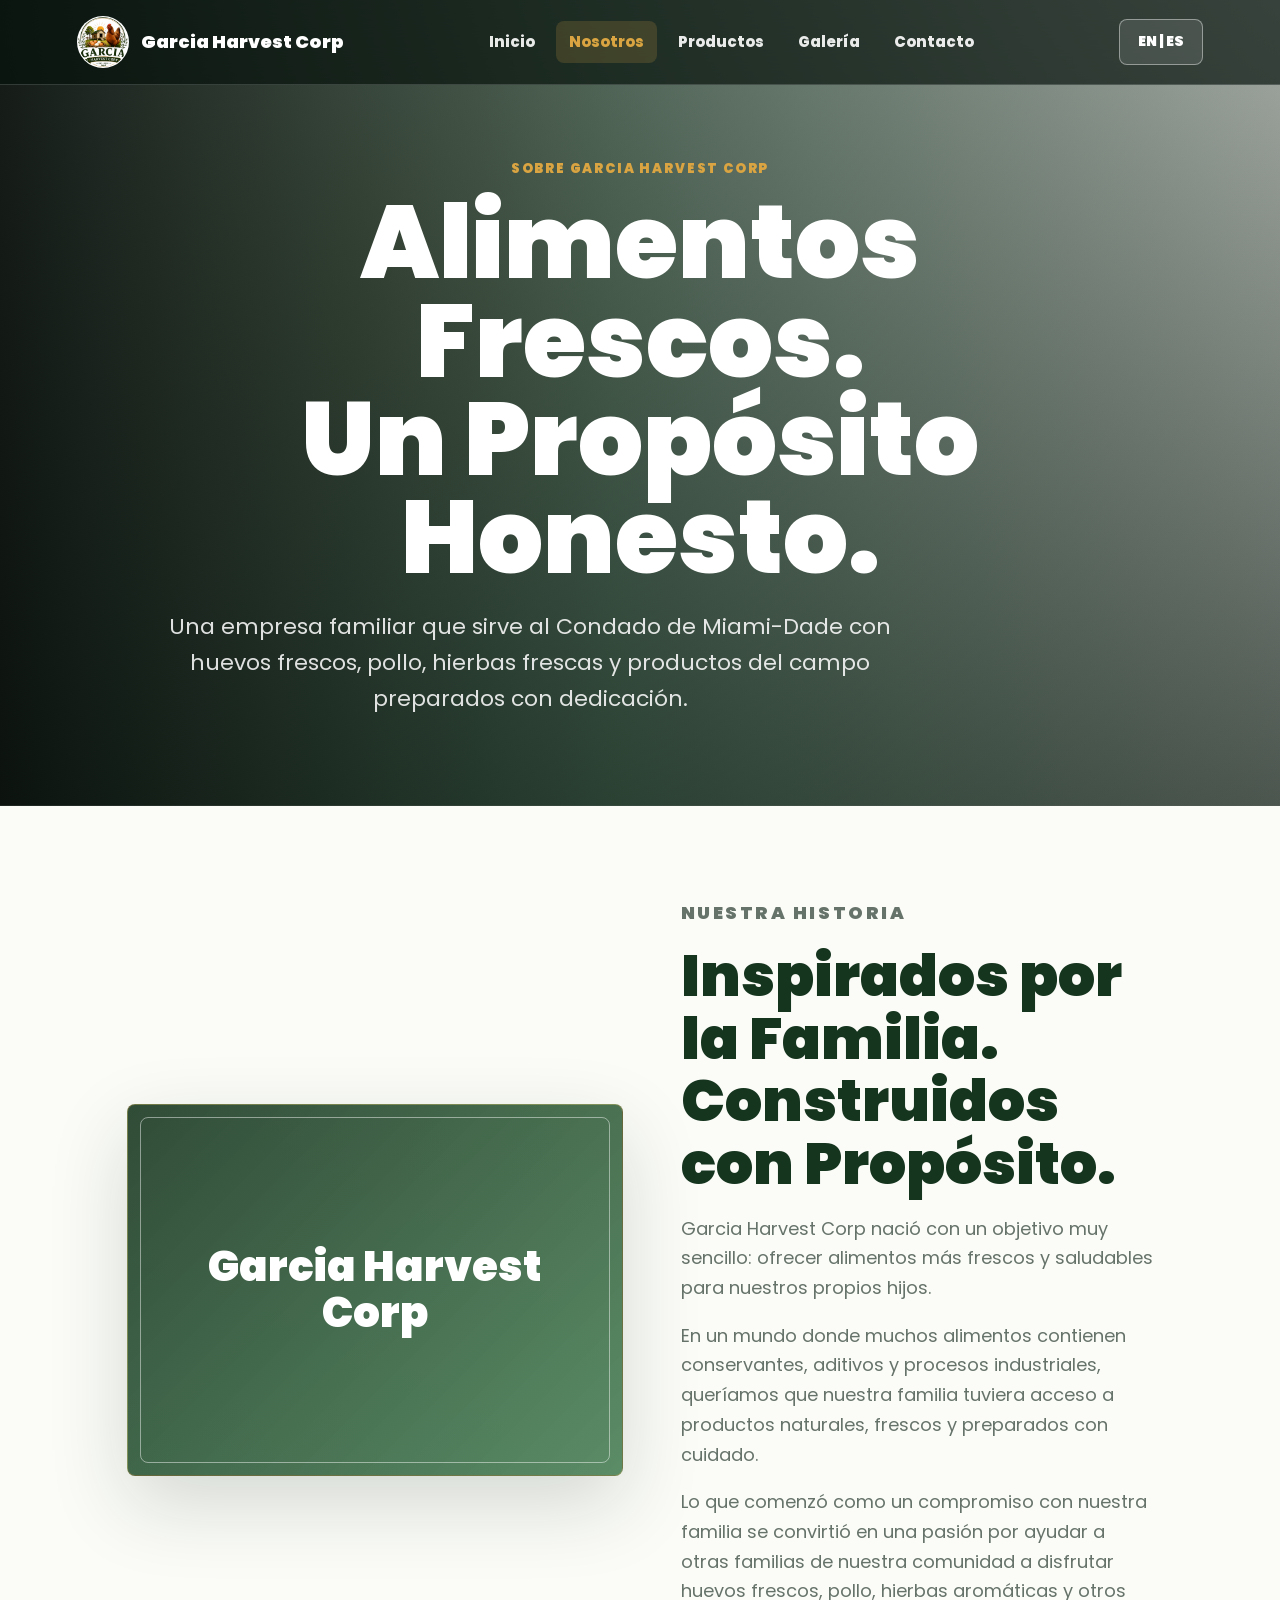
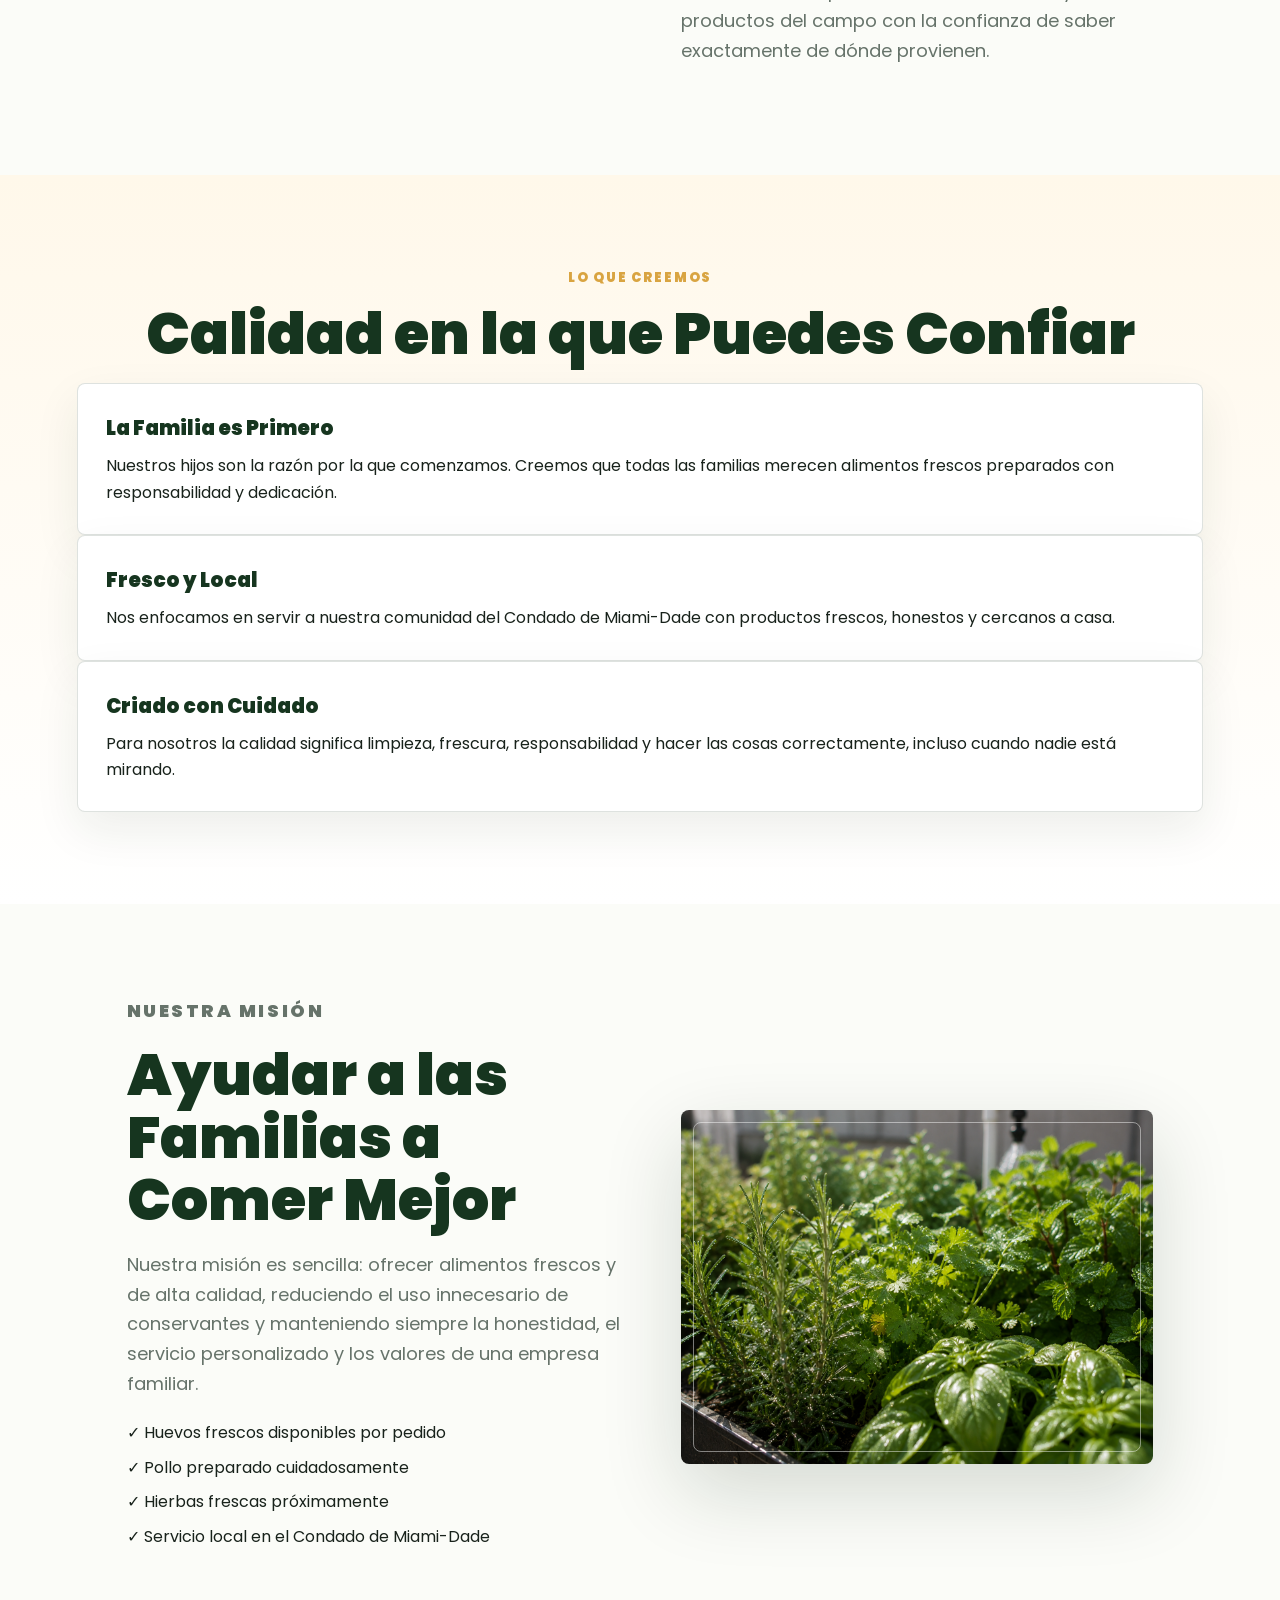
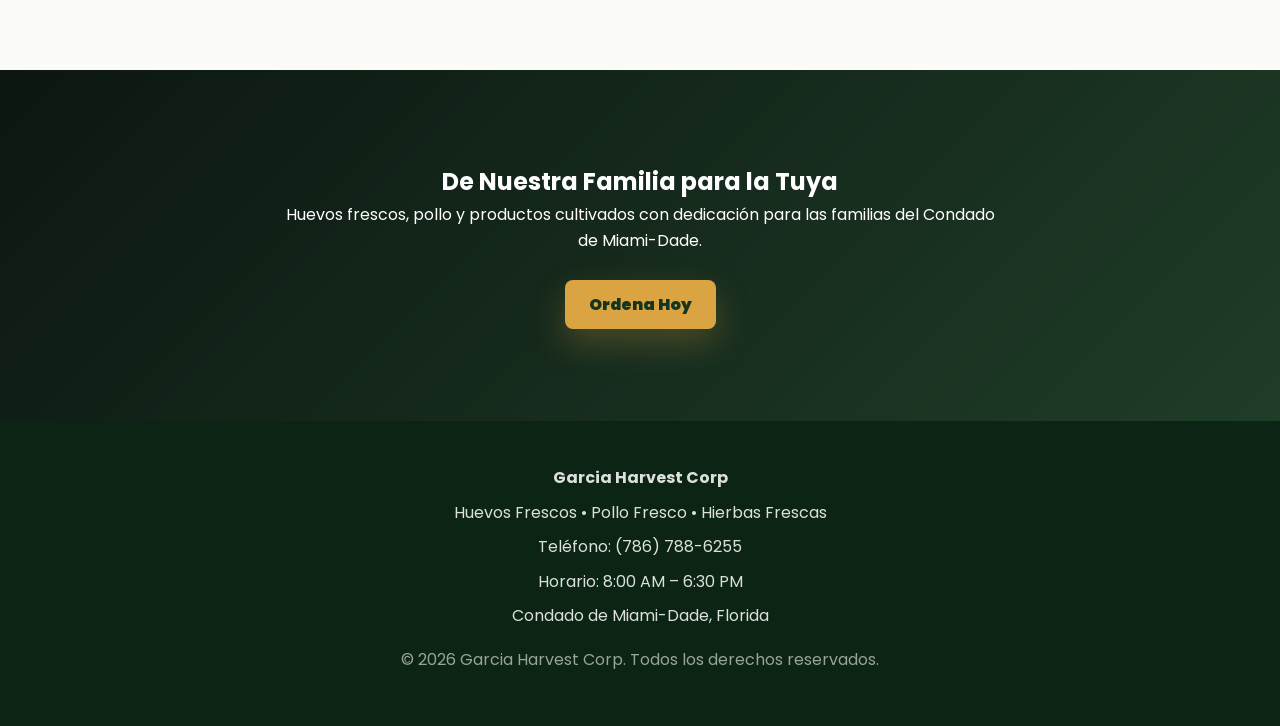
==== commit 03c54b3a: "update website" ====
--- a/about-es.html
+++ b/about-es.html
@@ -13,7 +13,7 @@
 
   <link href="https://fonts.googleapis.com/css2?family=Poppins:wght@400;500;600;700;800;900&display=swap" rel="stylesheet">
 
-  <link rel="stylesheet" href="css/style.css?v=6" />
+  <link rel="stylesheet" href="css/style.css?v=10" />
 </head>
 
 <body>
@@ -21,7 +21,7 @@
 <header class="site-header">
 
     <a href="index-es.html" class="brand">
-        <img src="images/logo/Logo.jpg" alt="Logo Garcia Harvest Corp">
+        <img src="images/logo/Logo.png?v=20260705123754" alt="Logo Garcia Harvest Corp">
         <span>Garcia Harvest Corp</span>
     </a>
 
--- a/css/style.css
+++ b/css/style.css
@@ -640,7 +640,7 @@
 .availability-band {
   background:
     linear-gradient(135deg, rgba(7, 18, 12, 0.98), rgba(22, 53, 31, 0.96)),
-    url("../images/poultry/laying hens.PNG");
+    url("../images/poultry/laying hens.png?v=20260705120303");
   background-position: center;
   background-size: cover;
   color: var(--white);
@@ -815,6 +815,19 @@
   height: 100%;
   object-fit: cover;
   width: 100%;
+}
+
+.about-story-image {
+  background: var(--white);
+  border-radius: 8px;
+  box-shadow: var(--shadow);
+}
+
+.about-story-image img {
+  aspect-ratio: auto;
+  background: var(--white);
+  height: auto;
+  object-fit: contain;
 }
 
 .product-image::after,
@@ -879,11 +892,24 @@
 }
 
 .gallery-card {
+  display: flex;
+  flex-direction: column;
   padding: 12px;
 }
 
 .gallery-card h3 {
-  padding: 14px 10px 8px;
+  background: var(--white);
+  margin: 0;
+  padding: 16px 10px 10px;
+  position: relative;
+  z-index: 2;
+}
+
+.gallery-card img {
+  flex: 0 0 auto;
+  height: auto;
+  position: relative;
+  z-index: 1;
 }
 
 .product-tag {
@@ -925,15 +951,38 @@
 }
 
 .gallery-category {
+  background: var(--paper);
   color: var(--forest);
-  font-size: 28px;
-  font-weight: 900;
-  margin: 56px auto 24px;
+  display: block;
+  font-size: clamp(26px, 3.2vw, 38px);
+  font-weight: 900;
+  line-height: 1.08;
+  margin: 82px auto 28px;
   max-width: 1180px;
+  padding-top: 8px;
+  position: relative;
+  z-index: 2;
+}
+
+.gallery-category:first-of-type {
+  margin-top: 48px;
+}
+
+.gallery-category::before {
+  background: var(--gold);
+  border-radius: 999px;
+  content: "";
+  display: block;
+  height: 4px;
+  margin-bottom: 14px;
+  width: 72px;
 }
 
 .gallery-grid {
   grid-template-columns: repeat(3, 1fr);
+  margin-bottom: 12px;
+  position: relative;
+  z-index: 1;
 }
 
 .faq-list {
@@ -1175,6 +1224,20 @@
     grid-template-columns: 1fr;
   }
 
+  .gallery-category {
+    margin-top: 76px;
+    margin-bottom: 24px;
+    padding-inline: 14px;
+  }
+
+  .gallery-category:first-of-type {
+    margin-top: 38px;
+  }
+
+  .gallery-grid {
+    gap: 26px;
+  }
+
   .hero h1,
   .page-hero h1,
   .about-hero h1 {
